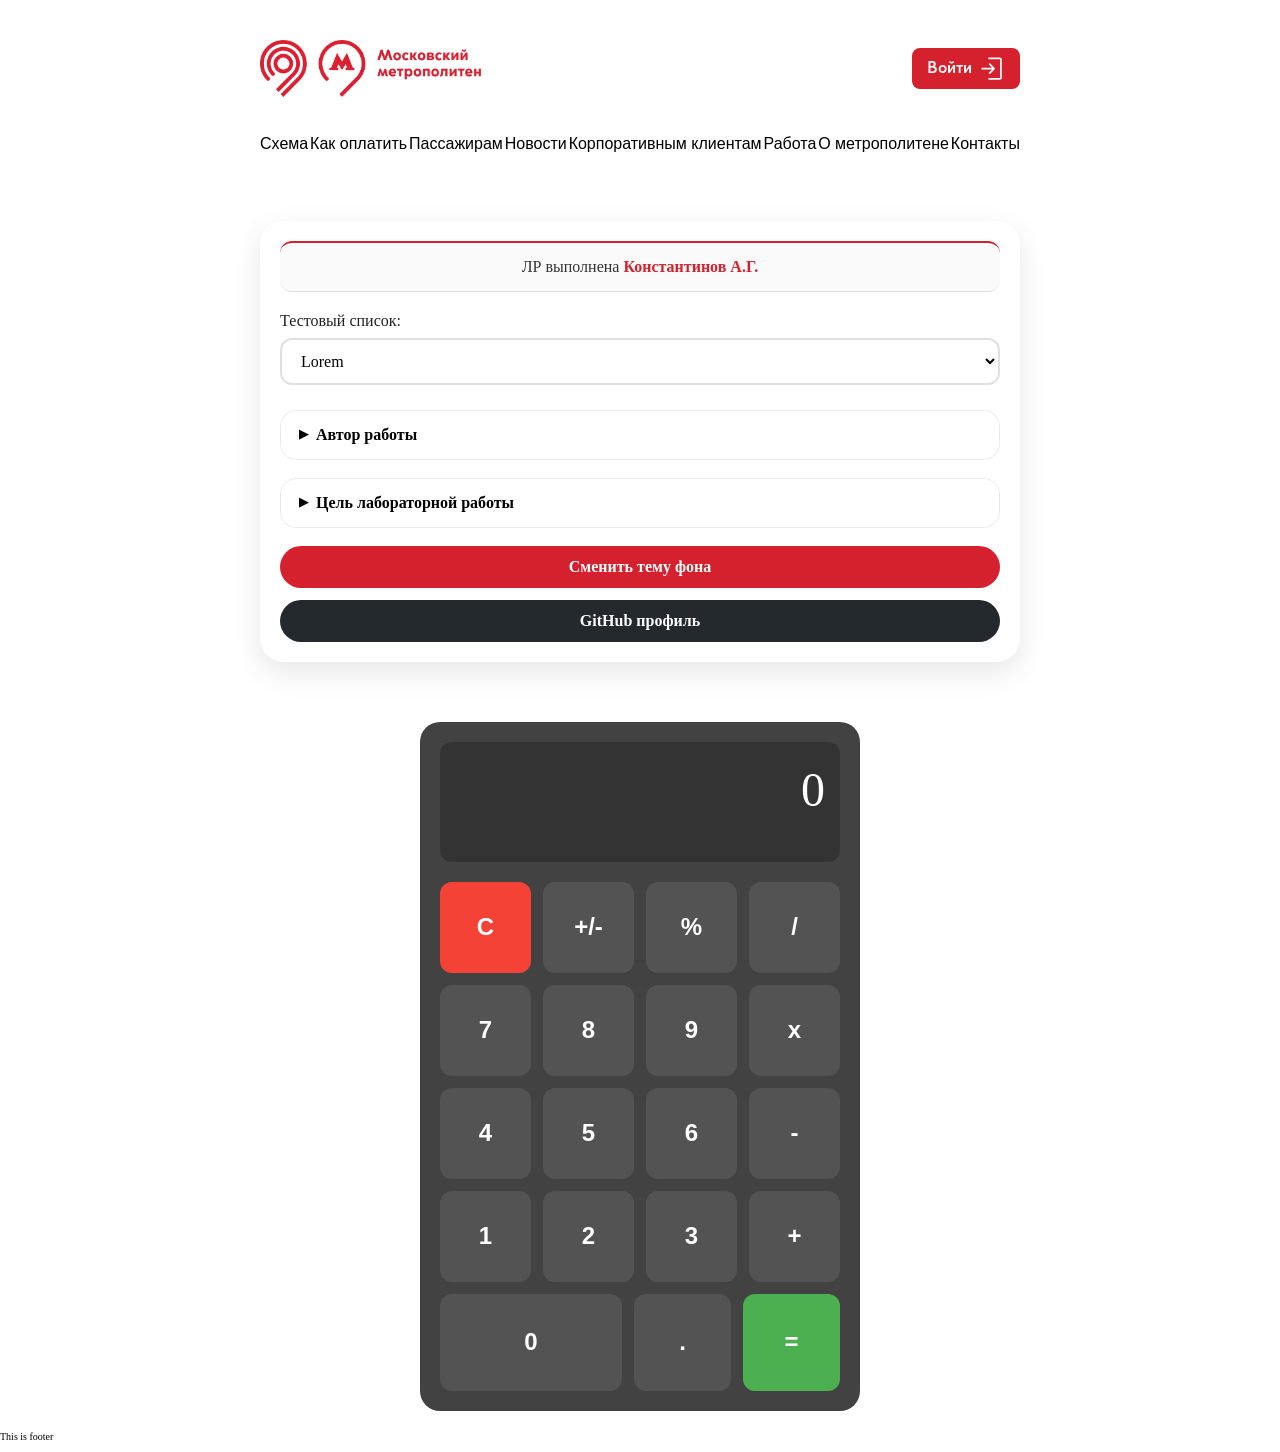
==== mosmetro/index.html @ 8eaafd1e "init commit" ====
<!DOCTYPE html>
<html lang="en">
<head>
    <meta charset="UTF-8"> <!--- подключаем мету, чтобы красиво было и поисковики на шарахались -->
    <meta name="viewport" content="width=device-width, initial-scale=1.0">
    <meta name="keywords" content="московский метрополитен, метро москва, метро">
    <meta name="description" content="Оффициальный сайт московского метрополитена">
    <meta name="author" content="IntKonst">
    <meta http-equiv="refresh" content="3600">

    <title>Московский метрополитен</title>
    
    <link rel="stylesheet" href="./css/normalize.css"> <!-- подключаем нормализатор стилей https://necolas.github.io/normalize.css/ -->
    <link rel="icon" href="/mosmetro/img/favicon.png"> <!-- подгружаем статику -->
    <link rel="stylesheet" href='./css/root.css'> 
</head>

<body>
    <div id="header"></div>
    <div id="content"></div>
    <div id="calculator"></div>
    <div id="footer"></div>
    <script src="js/loader.js"></script> <!-- вставка компонентов страницы -->
</body>
</html>
---- mosmetro/css/root.css ----
@font-face {
  font-family: "MoscowSans";
  font-style: normal;
  font-weight: 300;
  src: url("/mosmetro/fonts/Moscow_Sans/MoscowSans-Light.otf") format("opentype");
}
@font-face {
  font-family: "MoscowSans";
  font-style: normal;
  font-weight: 400;
  src: url("/mosmetro/fonts/Moscow_Sans/MoscowSansRegular.otf") format("opentype");
}
@font-face {
  font-family: "MoscowSans";
  font-style: normal;
  font-weight: 500;
  src: url("/mosmetro/fonts/Moscow_Sans/MoscowSans-Medium.otf") format("opentype");
}
@font-face {
  font-family: "MoscowSans";
  font-style: normal;
  font-weight: 600;
  src: url("/mosmetro/fonts/Moscow_Sans/MoscowSans-Bold.otf") format("opentype");
}
@font-face {
  font-family: "MoscowSans";
  font-style: normal;
  font-weight: 700;
  src: url("/mosmetro/fonts/Moscow_Sans/MoscowSans-Extrabold.otf") format("opentype");
}
html {
    font-size: 10px;
}

body {
    position: relative;
    min-height: 100%;
    margin: 0 auto;
}
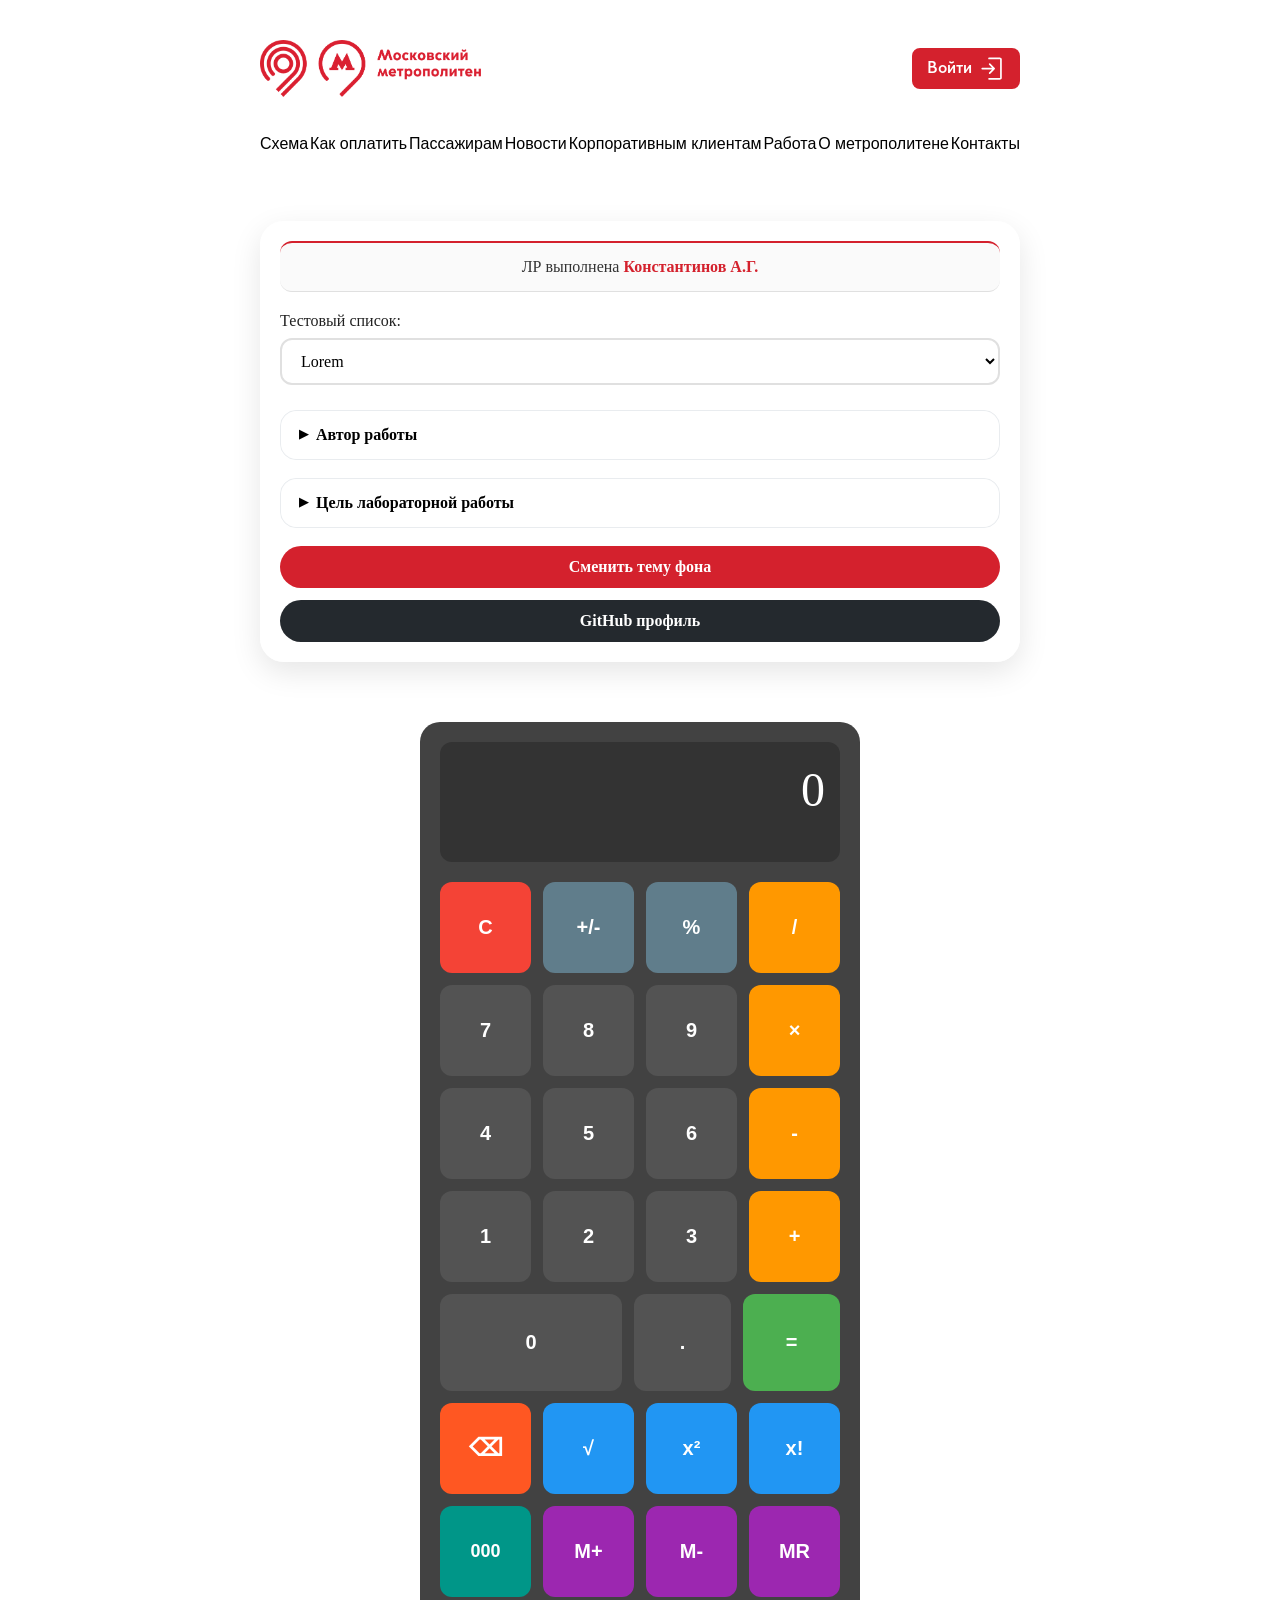
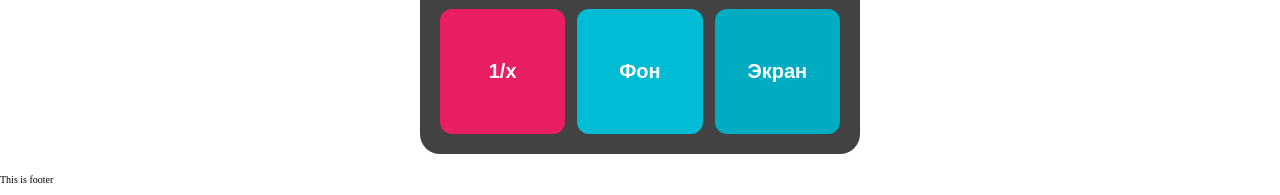
==== commit a48510ce: "init commit" ====
--- a/mosmetro/index.html
+++ b/mosmetro/index.html
@@ -21,5 +21,6 @@
     <div id="calculator"></div>
     <div id="footer"></div>
     <script src="js/loader.js"></script> <!-- вставка компонентов страницы -->
+
 </body>
 </html>
